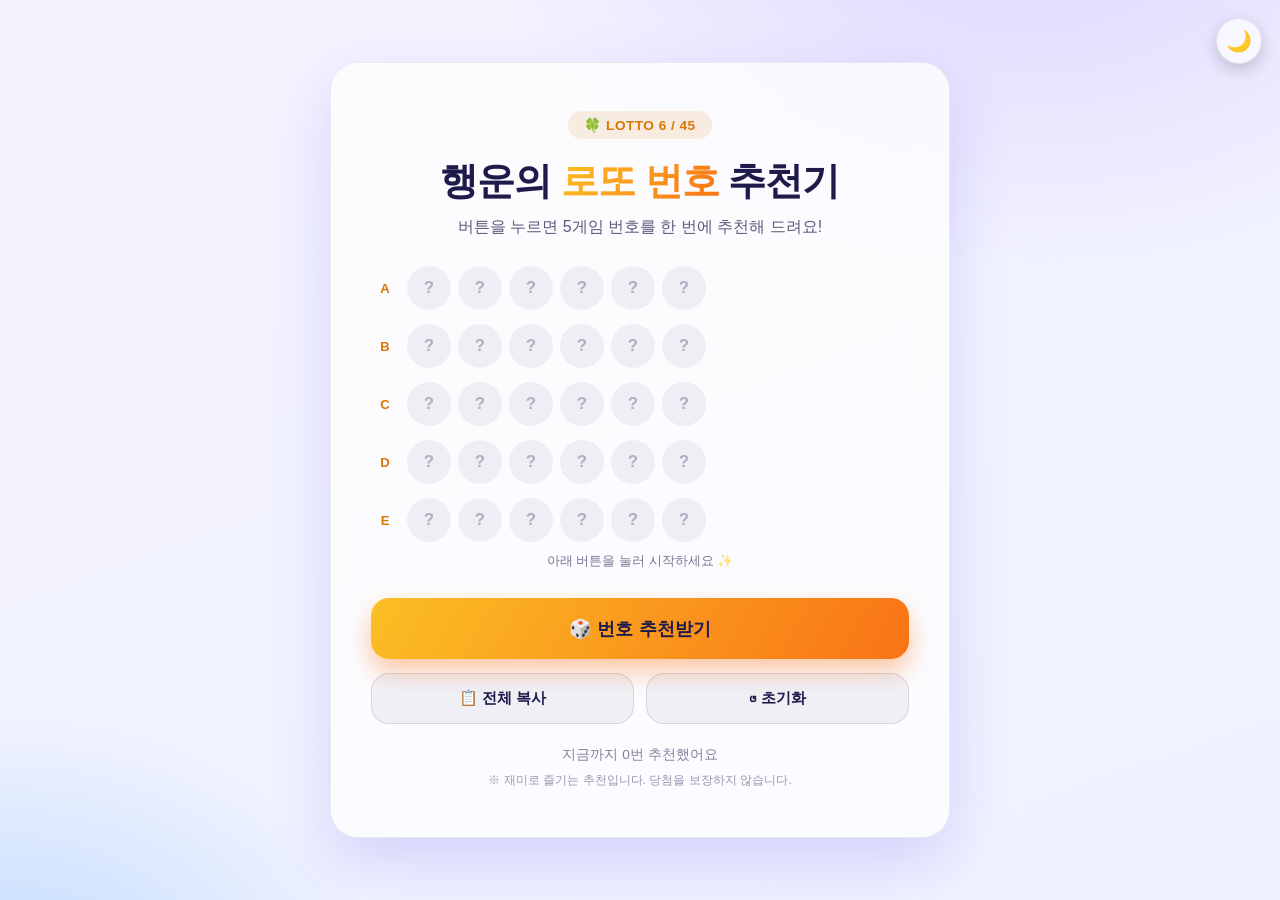
==== index.html @ 6240a203 "feat: 다크/라이트 모드 토글 추가 및 배포용 루트 이동 - 우측 상단 테마 전환 버튼 추가 (🌙/☀️) - CSS 변수 기반 다크/라이트 테마 분리 - localStorage" ====
<!DOCTYPE html>
<html lang="ko">
<head>
  <meta charset="UTF-8" />
  <meta name="viewport" content="width=device-width, initial-scale=1.0" />
  <title>행운의 로또 번호 추천기 🍀</title>
  <meta name="description" content="버튼 하나로 로또 6/45 행운의 번호를 추천받아 보세요!" />
  <link rel="stylesheet" href="style.css" />
  <script>
    // 테마 깜빡임(FOUC) 방지: 화면이 그려지기 전에 저장된 테마를 먼저 적용
    (function () {
      var saved = localStorage.getItem('theme');
      var theme = saved || ((window.matchMedia &&
        window.matchMedia('(prefers-color-scheme: light)').matches) ? 'light' : 'dark');
      document.documentElement.setAttribute('data-theme', theme);
    })();
  </script>
</head>
<body>
  <button class="theme-toggle" id="themeToggle" aria-label="다크/라이트 모드 전환" title="다크/라이트 모드 전환">🌙</button>

  <main class="card">
    <span class="badge">🍀 LOTTO 6 / 45</span>
    <h1>행운의 <span class="accent">로또 번호</span> 추천기</h1>
    <p class="subtitle">버튼을 누르면 5게임 번호를 한 번에 추천해 드려요!</p>

    <div id="gameList"></div>
    <p class="bonus-label" id="bonusLabel">아래 버튼을 눌러 시작하세요 ✨</p>

    <button class="btn" id="generateBtn">🎲 번호 추천받기</button>
    <div class="actions">
      <button class="btn-ghost" id="copyBtn">📋 전체 복사</button>
      <button class="btn-ghost" id="resetBtn">↺ 초기화</button>
    </div>

    <p class="count" id="count">지금까지 0번 추천했어요</p>
    <p class="footer-note">※ 재미로 즐기는 추천입니다. 당첨을 보장하지 않습니다.</p>
  </main>

  <script src="script.js"></script>
</body>
</html>
---- style.css ----
:root {
  --radius: 18px;
}

/* ===== 다크 테마 (기본) ===== */
[data-theme="dark"] {
  --bg:
    radial-gradient(900px 600px at 80% -10%, #6d28d9, transparent 60%),
    radial-gradient(700px 500px at 0% 110%, #2563eb, transparent 55%),
    linear-gradient(160deg, #1e1b4b, #4c1d95);
  --accent: #fbbf24;
  --text: #f8fafc;
  --text-muted: rgba(248, 250, 252, 0.7);
  --text-soft: rgba(248, 250, 252, 0.6);
  --text-faint: rgba(248, 250, 252, 0.4);
  --text-count: rgba(248, 250, 252, 0.55);
  --card-bg: rgba(255, 255, 255, 0.06);
  --card-border: rgba(255, 255, 255, 0.12);
  --card-shadow: 0 24px 60px rgba(0, 0, 0, 0.45);
  --badge-bg: rgba(251, 191, 36, 0.15);
  --ghost-bg: rgba(255, 255, 255, 0.08);
  --ghost-bg-hover: rgba(255, 255, 255, 0.16);
  --ghost-border: rgba(255, 255, 255, 0.16);
  --ph-bg: rgba(255, 255, 255, 0.08);
  --ph-text: rgba(255, 255, 255, 0.35);
  --plus-color: rgba(255, 255, 255, 0.45);
  --btn-text: #1e1b4b;
  --toggle-bg: rgba(255, 255, 255, 0.1);
  --toggle-border: rgba(255, 255, 255, 0.18);
}

/* ===== 라이트 테마 ===== */
[data-theme="light"] {
  --bg:
    radial-gradient(900px 600px at 80% -10%, #ddd6fe, transparent 60%),
    radial-gradient(700px 500px at 0% 110%, #bfdbfe, transparent 55%),
    linear-gradient(160deg, #f5f3ff, #eef2ff);
  --accent: #d97706;
  --text: #1e1b4b;
  --text-muted: rgba(30, 27, 75, 0.72);
  --text-soft: rgba(30, 27, 75, 0.6);
  --text-faint: rgba(30, 27, 75, 0.45);
  --text-count: rgba(30, 27, 75, 0.55);
  --card-bg: rgba(255, 255, 255, 0.72);
  --card-border: rgba(30, 27, 75, 0.08);
  --card-shadow: 0 24px 60px rgba(79, 70, 229, 0.18);
  --badge-bg: rgba(217, 119, 6, 0.12);
  --ghost-bg: rgba(30, 27, 75, 0.05);
  --ghost-bg-hover: rgba(30, 27, 75, 0.1);
  --ghost-border: rgba(30, 27, 75, 0.12);
  --ph-bg: rgba(30, 27, 75, 0.06);
  --ph-text: rgba(30, 27, 75, 0.3);
  --plus-color: rgba(30, 27, 75, 0.4);
  --btn-text: #1e1b4b;
  --toggle-bg: rgba(255, 255, 255, 0.7);
  --toggle-border: rgba(30, 27, 75, 0.1);
}

* { margin: 0; padding: 0; box-sizing: border-box; }

body {
  font-family: "Pretendard", "Apple SD Gothic Neo", "Malgun Gothic", -apple-system, sans-serif;
  min-height: 100vh;
  display: flex;
  align-items: center;
  justify-content: center;
  padding: 24px;
  color: var(--text);
  background: var(--bg);
  overflow-x: hidden;
  transition: background 0.4s ease, color 0.3s ease;
}

/* ===== 테마 전환 버튼 ===== */
.theme-toggle {
  position: fixed;
  top: 18px;
  right: 18px;
  width: 46px;
  height: 46px;
  border-radius: 50%;
  border: 1px solid var(--toggle-border);
  background: var(--toggle-bg);
  backdrop-filter: blur(10px);
  font-size: 1.3rem;
  line-height: 1;
  cursor: pointer;
  display: grid;
  place-items: center;
  color: var(--text);
  box-shadow: 0 6px 16px rgba(0, 0, 0, 0.18);
  transition: transform 0.2s ease, background 0.3s ease, border-color 0.3s ease;
  z-index: 10;
}
.theme-toggle:hover  { transform: rotate(20deg) scale(1.08); }
.theme-toggle:active { transform: scale(0.95); }

.card {
  width: min(620px, 100%);
  background: var(--card-bg);
  border: 1px solid var(--card-border);
  border-radius: 28px;
  padding: 48px 40px;
  backdrop-filter: blur(16px);
  box-shadow: var(--card-shadow);
  text-align: center;
  transition: background 0.4s ease, border-color 0.3s ease, box-shadow 0.4s ease;
}

.badge {
  display: inline-block;
  padding: 6px 16px;
  border-radius: 999px;
  background: var(--badge-bg);
  color: var(--accent);
  font-size: 0.85rem;
  font-weight: 700;
  letter-spacing: 0.5px;
  margin-bottom: 18px;
}

h1 {
  font-size: clamp(1.7rem, 5vw, 2.4rem);
  font-weight: 800;
  letter-spacing: -1px;
  line-height: 1.25;
}
h1 .accent {
  background: linear-gradient(120deg, #fbbf24, #f97316);
  -webkit-background-clip: text;
  background-clip: text;
  color: transparent;
}

.subtitle {
  margin-top: 12px;
  color: var(--text-muted);
  font-size: 1rem;
}

/* 게임 목록 */
#gameList {
  margin: 28px 0 10px;
  display: flex;
  flex-direction: column;
  gap: 14px;
  min-height: 80px;
}

.game-row {
  display: flex;
  align-items: center;
  gap: 8px;
}

.game-label {
  font-size: 0.82rem;
  font-weight: 700;
  color: var(--accent);
  width: 28px;
  flex-shrink: 0;
}

.balls {
  display: flex;
  flex-wrap: wrap;
  align-items: center;
  gap: 7px;
}

.ball {
  width: 44px;
  height: 44px;
  border-radius: 50%;
  display: grid;
  place-items: center;
  font-size: 1.05rem;
  font-weight: 800;
  color: #fff;
  box-shadow: inset -3px -4px 8px rgba(0, 0, 0, 0.22), 0 4px 10px rgba(0, 0, 0, 0.28);
  animation: pop 0.45s cubic-bezier(0.34, 1.56, 0.64, 1) both;
}

.ball.placeholder {
  background: var(--ph-bg);
  color: var(--ph-text);
  box-shadow: none;
  animation: none;
}

.ball.bonus-plus {
  background: none;
  box-shadow: none;
  color: var(--plus-color);
  font-size: 1.2rem;
  width: 16px;
}

/* 로또 색상 규칙 (한국 6/45) */
.c-yellow { background: linear-gradient(145deg, #fbc531, #e1a200); }
.c-blue   { background: linear-gradient(145deg, #3c8dff, #1f5fd1); }
.c-red    { background: linear-gradient(145deg, #ff5e5e, #d11f1f); }
.c-gray   { background: linear-gradient(145deg, #8a93a6, #586073); }
.c-green  { background: linear-gradient(145deg, #4cd17a, #1f9e4d); }

@keyframes pop {
  0%   { transform: scale(0) rotate(-30deg); opacity: 0; }
  100% { transform: scale(1) rotate(0);      opacity: 1; }
}

.bonus-label {
  font-size: 0.82rem;
  color: var(--text-soft);
  margin-bottom: 28px;
}
.bonus-label b { color: var(--accent); }

.btn {
  width: 100%;
  padding: 18px;
  border: none;
  border-radius: var(--radius);
  font-size: 1.15rem;
  font-weight: 800;
  color: var(--btn-text);
  cursor: pointer;
  background: linear-gradient(120deg, #fbbf24, #f97316);
  box-shadow: 0 12px 26px rgba(249, 115, 22, 0.4);
  transition: transform 0.15s, box-shadow 0.15s, filter 0.15s;
}
.btn:hover   { transform: translateY(-2px); box-shadow: 0 16px 32px rgba(249, 115, 22, 0.5); }
.btn:active  { transform: translateY(1px) scale(0.99); }
.btn:disabled { filter: grayscale(0.4) brightness(0.9); cursor: wait; }

.actions {
  display: flex;
  gap: 12px;
  margin-top: 14px;
}

.btn-ghost {
  flex: 1;
  padding: 14px;
  border-radius: var(--radius);
  background: var(--ghost-bg);
  border: 1px solid var(--ghost-border);
  color: var(--text);
  font-size: 0.95rem;
  font-weight: 600;
  cursor: pointer;
  transition: background 0.15s;
}
.btn-ghost:hover { background: var(--ghost-bg-hover); }

.count {
  margin-top: 22px;
  font-size: 0.85rem;
  color: var(--text-count);
}

.footer-note {
  margin-top: 8px;
  font-size: 0.78rem;
  color: var(--text-faint);
}
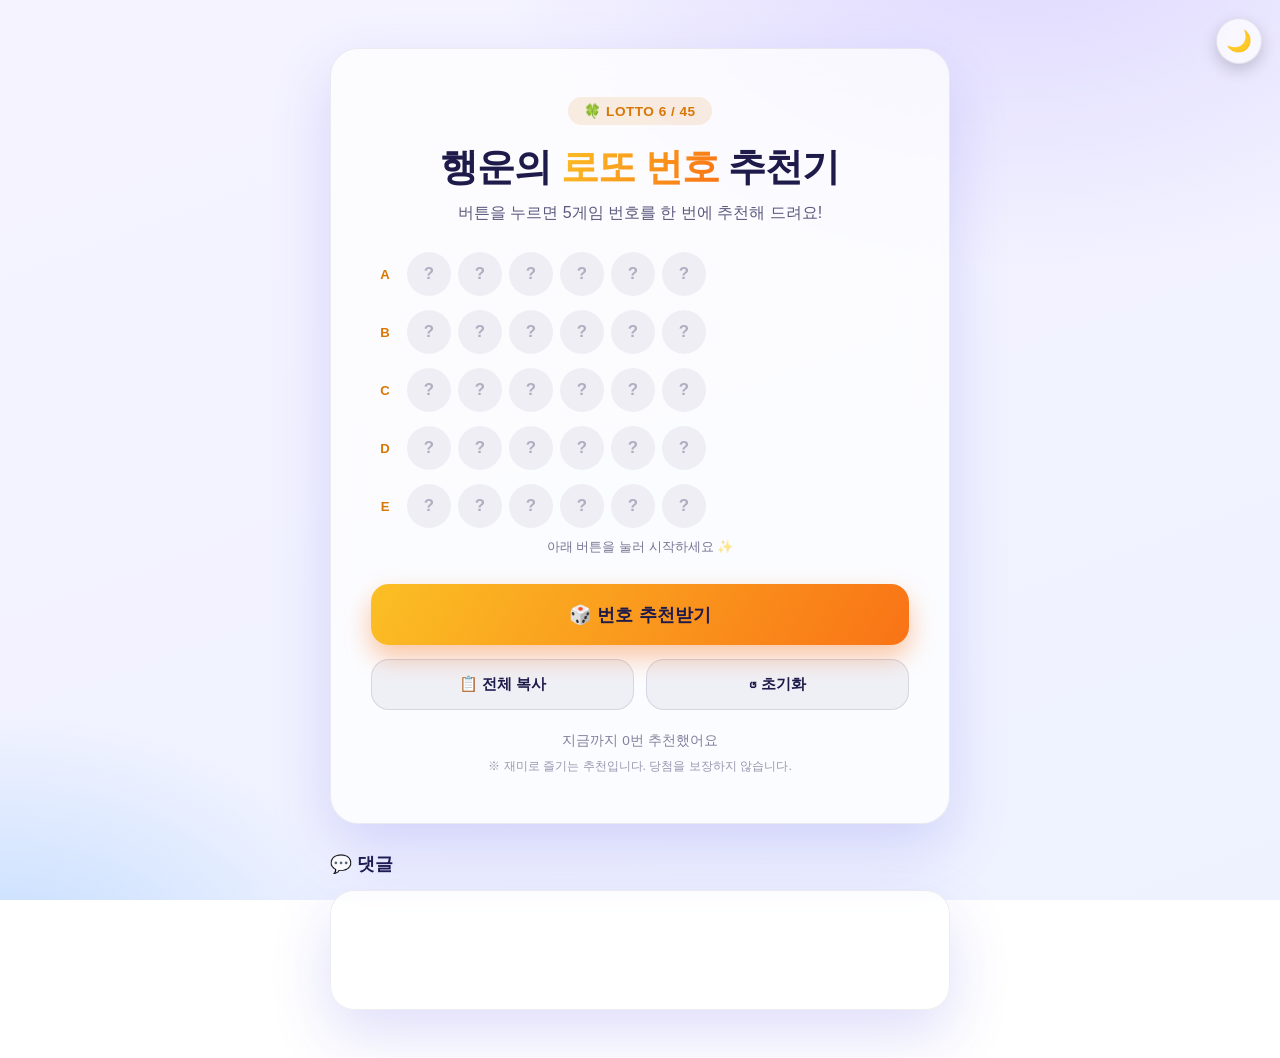
==== commit bb94fe5d: "feat: giscus 댓글 기능 추가 - GitHub Discussions(Announcements) 기반 giscus 댓글 위젯 삽입 - 다크/라이트 토글 시 댓글 테마 자동 " ====
--- a/index.html
+++ b/index.html
@@ -37,6 +37,11 @@
     <p class="footer-note">※ 재미로 즐기는 추천입니다. 당첨을 보장하지 않습니다.</p>
   </main>
 
+  <section class="comments-wrap">
+    <h2 class="comments-title">💬 댓글</h2>
+    <div id="comments"></div>
+  </section>
+
   <script src="script.js"></script>
 </body>
 </html>
--- a/style.css
+++ b/style.css
@@ -62,11 +62,14 @@
   font-family: "Pretendard", "Apple SD Gothic Neo", "Malgun Gothic", -apple-system, sans-serif;
   min-height: 100vh;
   display: flex;
+  flex-direction: column;
   align-items: center;
-  justify-content: center;
-  padding: 24px;
+  justify-content: flex-start;
+  gap: 28px;
+  padding: 48px 24px;
   color: var(--text);
   background: var(--bg);
+  background-attachment: fixed;
   overflow-x: hidden;
   transition: background 0.4s ease, color 0.3s ease;
 }
@@ -263,3 +266,32 @@
   font-size: 0.78rem;
   color: var(--text-faint);
 }
+
+/* ===== 댓글 (giscus) ===== */
+.comments-wrap {
+  width: min(620px, 100%);
+}
+
+.comments-title {
+  font-size: 1.1rem;
+  font-weight: 800;
+  color: var(--text);
+  margin-bottom: 14px;
+}
+
+#comments {
+  background: var(--card-bg);
+  border: 1px solid var(--card-border);
+  border-radius: 24px;
+  padding: 20px 22px;
+  backdrop-filter: blur(16px);
+  box-shadow: var(--card-shadow);
+  min-height: 120px;
+  transition: background 0.4s ease, border-color 0.3s ease, box-shadow 0.4s ease;
+}
+
+/* giscus iframe이 영역 폭에 꽉 차도록 */
+#comments .giscus,
+#comments .giscus-frame {
+  width: 100%;
+}
